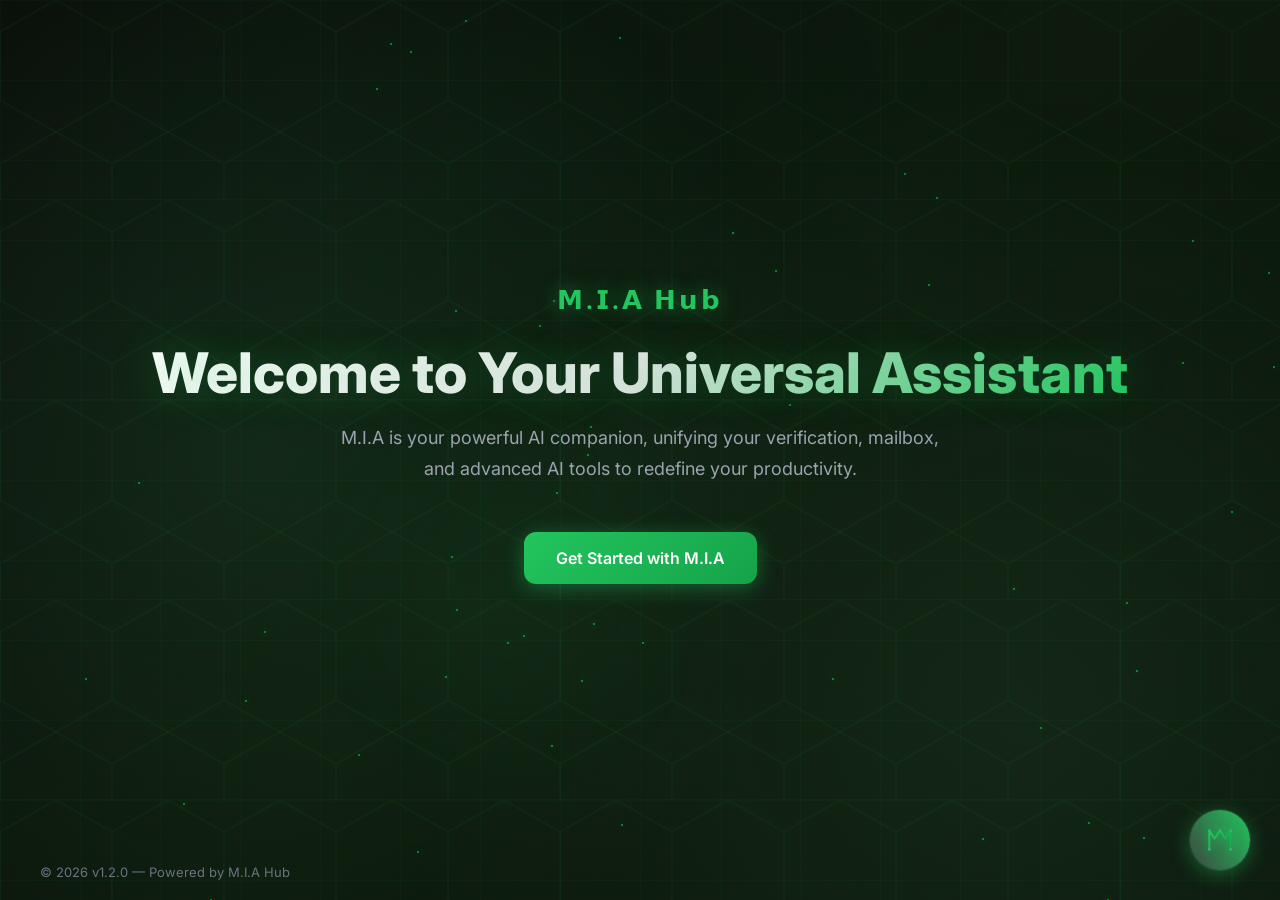
==== index.html @ 9447896d "initial commit" ====
<!DOCTYPE html>
<html lang="en">

<head>
    <meta charset="UTF-8">
    <meta name="viewport" content="width=device-width, initial-scale=1.0">
    <title>M.I.A Hub</title>
    <link rel="preconnect" href="https://fonts.googleapis.com">
    <link rel="preconnect" href="https://fonts.gstatic.com" crossorigin>
    <link href="https://fonts.googleapis.com/css2?family=Inter:wght@400;500;600;700;800&display=swap" rel="stylesheet">
    <link rel="stylesheet" href="assets/styles.css">
</head>

<body>
    <!-- Animated Background -->
    <div class="bg-animation">
        <div class="network-lines"></div>
        <div class="hexagons"></div>
        <div class="glow-orb"></div>
        <div class="glow-orb"></div>
        <div class="glow-orb"></div>
        <div class="particles" id="particles"></div>

    <!-- Main Content -->
    <div class="hero">
        <div class="hero-badge">𝗠.𝗜.𝗔 𝗛𝘂𝗯</div>
        <h1 class="hero-title">Welcome to Your Universal Assistant</h1>
        <p class="hero-description">
            M.I.A is your powerful AI companion, unifying your verification, mailbox, and advanced AI tools to redefine your productivity.
        </p>

        <div class="cta-container">
            <a href="selector-login.html" class="btn-primary">
                Get Started with M.I.A
            </a>
        </div>

    <!-- Footer -->
    <div class="footer">
        <div>© 2026 v1.2.0 — Powered by M.I.A Hub</div>
    </div>

    <script>
        // Create particles
        function createParticles() {
            const container = document.getElementById('particles');
            for (let i = 0; i < 50; i++) {
                const particle = document.createElement('div');
                particle.className = 'particle';
                particle.style.left = Math.random() * 100 + '%';
                particle.style.top = Math.random() * 100 + '%';
                particle.style.animationDelay = Math.random() * 15 + 's';
                particle.style.animationDuration = (15 + Math.random() * 10) + 's';
                container.appendChild(particle);
            }
        }

        // Initialize
        createParticles();
    </script>

    <!-- AI Chatbot Floating Button -->
    <a href="ai-chatbot.html" class="ai-chatbot-btn" title="Ask MIA AI">
        <div class="ai-logo">
            <svg viewBox="0 0 48 48" fill="none" xmlns="http://www.w3.org/2000/svg">
                <!-- Robotic M Letter -->
                <path d="M8 38V10L16 22L24 10L32 22L40 10V38" stroke="url(#ai-gradient)" stroke-width="3" stroke-linecap="round" stroke-linejoin="round" fill="none"/>
                <!-- Circuit lines -->
                <circle cx="8" cy="10" r="2" fill="#22c55e"/>
                <circle cx="24" cy="10" r="2" fill="#22c55e"/>
                <circle cx="40" cy="10" r="2" fill="#22c55e"/>
                <circle cx="8" cy="38" r="2" fill="#22c55e"/>
                <circle cx="40" cy="38" r="2" fill="#22c55e"/>
                <!-- Connection lines -->
                <line x1="8" y1="10" x2="8" y2="38" stroke="#22c55e" stroke-width="1" opacity="0.5"/>
                <line x1="40" y1="10" x2="40" y2="38" stroke="#22c55e" stroke-width="1" opacity="0.5"/>
                <defs>
                    <linearGradient id="ai-gradient" x1="8" y1="10" x2="40" y2="38" gradientUnits="userSpaceOnUse">
                        <stop stop-color="#22c55e"/>
                        <stop offset="1" stop-color="#16a34a"/>
                    </linearGradient>
                </defs>
            </svg>
        </div>
        <span class="ai-tooltip">Ask AI</span>
    </a>

</body>

</html>
---- assets/styles.css ----
* {
  box-sizing: border-box;
  margin: 0;
  padding: 0;
}

body {
  font-family: 'Inter', -apple-system, BlinkMacSystemFont, sans-serif;
  background: linear-gradient(135deg, #0a0f0a 0%, #0d1a0d 50%, #0a150a 100%);
  color: #ffffff;
  min-height: 100vh;
  position: relative;
  overflow-x: hidden;
}

body::before {
  content: '';
  position: fixed;
  top: 0;
  left: 0;
  right: 0;
  bottom: 0;
  background:
    radial-gradient(circle at 20% 50%, rgb(64 147 94 / 15%) 0%, transparent 50%),
    radial-gradient(circle at 80% 80%, rgb(72 134 94 / 15%) 0%, transparent 50%),
    radial-gradient(circle at 40% 20%, rgba(12 40 22 / 15%) 0%, transparent 50%);
  pointer-events: none;
  z-index: 0;
}

/* Animated Background */
.bg-animation {
  position: fixed;
  top: 0;
  left: 0;
  right: 0;
  bottom: 0;
  overflow: hidden;
  z-index: 0;
}

.particles {
  position: absolute;
  width: 100%;
  height: 100%;
}


.particle {
  position: absolute;
  width: 2px;
  height: 2px;
  background: rgb(0 255 94 / 60%);
  border-radius: 50%;
  animation: float 15s infinite ease-in-out;
  box-shadow: 0 0 10px rgba(34, 197, 94, 0.8);
}

@keyframes float {

  0%,
  100% {
    transform: translateY(0) translateX(0);
    opacity: 0;
  }

  10% {
    opacity: 1;
  }

  90% {
    opacity: 1;
  }

  100% {
    transform: translateY(-100vh) translateX(50px);
    opacity: 0;
  }
}

/* Network Lines */
.network-lines {
  position: absolute;
  top: 0;
  left: 0;
  right: 0;
  bottom: 0;
  background-image:
    linear-gradient(rgba(34, 197, 94, 0.03) 1px, transparent 1px),
    linear-gradient(90deg, rgba(34, 197, 94, 0.03) 1px, transparent 1px);
  background-size: 80px 80px;
  animation: gridMove 20s linear infinite;
}

@keyframes gridMove {
  0% {
    transform: perspective(500px) rotateX(60deg) translateY(0);
  }

  100% {
    transform: perspective(500px) rotateX(60deg) translateY(80px);
  }
}

/* Hexagon Pattern */
.hexagons {
  position: absolute;
  top: 0;
  left: 0;
  right: 0;
  bottom: 0;
  background-image: url("data:image/svg+xml,%3Csvg xmlns='http://www.w3.org/2000/svg' width='56' height='100' viewBox='0 0 56 100'%3E%3Cpath d='M28 0 L56 16 L56 50 L28 66 L0 50 L0 16 Z' fill='none' stroke='rgba(34, 197, 94, 0.08)' stroke-width='1'/%3E%3Cpath d='M28 66 L56 82 L56 100 L28 100 L0 100 L0 82 Z' fill='none' stroke='rgba(34, 197, 94, 0.08)' stroke-width='1'/%3E%3C/svg%3E");
  background-size: 112px 200px;
  opacity: 0.6;
  animation: hexFloat 30s linear infinite;
}

@keyframes hexFloat {
  0% {
    transform: translateY(0);
  }

  100% {
    transform: translateY(-200px);
  }
}

/* Glow Orbs */
.glow-orb {
  position: absolute;
  border-radius: 50%;
  filter: blur(80px);
  opacity: 0.4;
  animation: orbFloat 25s infinite ease-in-out;
}

.glow-orb:nth-child(1) {
  width: 400px;
  height: 400px;
  background: radial-gradient(circle, rgba(34, 197, 94, 0.4) 0%, transparent 70%);
  top: 10%;
  left: 10%;
  animation-delay: 0s;
}

.glow-orb:nth-child(2) {
  width: 300px;
  height: 300px;
  background: radial-gradient(circle, rgba(34, 197, 94, 0.3) 0%, transparent 70%);
  top: 60%;
  right: 15%;
  animation-delay: -8s;
}

.glow-orb:nth-child(3) {
  width: 250px;
  height: 250px;
  background: radial-gradient(circle, rgba(22, 163, 74, 0.35) 0%, transparent 70%);
  bottom: 20%;
  left: 30%;
  animation-delay: -16s;
}

@keyframes orbFloat {

  0%,
  100% {
    transform: translate(0, 0) scale(1);
  }

  25% {
    transform: translate(30px, -30px) scale(1.1);
  }

  50% {
    transform: translate(-20px, 20px) scale(0.9);
  }

  75% {
    transform: translate(20px, 30px) scale(1.05);
  }
}

/* Connection Lines */
.connections {
  position: absolute;
  top: 0;
  left: 0;
  right: 0;
  bottom: 0;
  overflow: hidden;
}

.connection-line {
  position: absolute;
  height: 1px;
  background: linear-gradient(90deg, transparent, rgba(34, 197, 94, 0.2), transparent);
  animation: linePulse 4s infinite ease-in-out;
}

/* Main Content */
.hero {
  min-height: 100vh;
  display: flex;
  flex-direction: column;
  align-items: center;
  justify-content: center;
  position: relative;
  z-index: 1;
  text-align: center;
  padding: 40px 20px;
}

.hero-badge {
  font-size: 26px;
  font-weight: 600;
  color: #22c55e;
  text-transform: uppercase;
  letter-spacing: 3px;
  margin-bottom: 24px;
  text-shadow: 0 0 20px rgba(34, 197, 94, 0.5);
}

.hero-title {
  font-size: 56px;
  font-weight: 800;
  margin-bottom: 16px;
  background: linear-gradient(135deg, #ffffff 0%, #e5e5e5 50%, #22c55e 100%);
  -webkit-background-clip: text;
  -webkit-text-fill-color: transparent;
  background-clip: text;
  text-shadow: 0 0 40px rgba(34, 197, 94, 0.3);
}

.hero-subtitle {
  font-size: 42px;
  font-weight: 700;
  margin-bottom: 24px;
  color: #ffffff;
}

.hero-description {
  font-size: 18px;
  color: #9ca3af;
  max-width: 600px;
  line-height: 1.7;
  margin-bottom: 48px;
}

/* Buttons */
.cta-container {
  display: flex;
  flex-direction: column;
  gap: 16px;
  align-items: center;
  margin-bottom: 32px;
}

.btn-primary {
  display: flex;
  align-items: center;
  gap: 12px;
  padding: 16px 32px;
  background: linear-gradient(135deg, #22c55e, #16a34a);
  border: none;
  border-radius: 12px;
  color: #ffffff;
  font-size: 16px;
  font-weight: 600;
  cursor: pointer;
  transition: all 0.3s ease;
  text-decoration: none;
  box-shadow: 0 4px 20px rgba(34, 197, 94, 0.4);
}

.btn-primary:hover {
  transform: translateY(-2px);
  box-shadow: 0 8px 30px rgba(34, 197, 94, 0.5);
}

/* Footer */
.footer {
  position: fixed;
  bottom: 0;
  left: 0;
  right: 0;
  display: flex;
  justify-content: space-between;
  align-items: center;
  padding: 20px 40px;
  font-size: 13px;
  color: #6b7280;
  z-index: 10;
}

.footer-brand {
  display: flex;
  align-items: center;
  gap: 8px;
}

.footer-logo {
  width: 24px;
  height: 24px;
  background: linear-gradient(135deg, #22c55e, #16a34a);
  border-radius: 6px;
  display: flex;
  align-items: center;
  justify-content: center;
  font-size: 12px;
  font-weight: 700;
}

/* Logo */
.logo {
  width: 32px;
  height: 32px;
  background: linear-gradient(135deg, #22c55e, #16a34a);
  border-radius: 8px;
  display: flex;
  align-items: center;
  justify-content: center;
  font-weight: 700;
  font-size: 14px;
}

/* Responsive */
@media (max-width: 768px) {
  .hero-title {
    font-size: 36px;
  }

  .hero-subtitle {
    font-size: 28px;
  }

  .floating-card {
    display: none;
  }
}

/* Tab Switcher Styles */
.tab-switcher {
  display: flex;
  background: rgba(255, 255, 255, 0.05);
  border-radius: 14px;
  padding: 5px;
  margin-bottom: 25px;
}

.tab-btn {
  flex: 1;
  padding: 12px 20px;
  border: none;
  border-radius: 10px;
  background: transparent;
  color: #9ca3af;
  font-size: 14px;
  font-weight: 500;
  cursor: pointer;
  transition: all 0.3s ease;
  text-decoration: none;
  text-align: center;
}

.tab-btn.active {
  background: #22c55e;
  color: #000;
  font-weight: 600;
}

.tab-btn:hover:not(.active) {
  color: #ffffff;
  background: rgba(255, 255, 255, 0.05);
}


.center-screen {
  min-height: 100vh;
  display: grid;
  place-items: center;
  padding: 24px;
  position: relative;
  z-index: 1;
}

.card {
  width: 100%;
  max-width: 480px;
  background: linear-gradient(135deg, rgba(20, 20, 20, 0.95), rgba(30, 30, 30, 0.95));
  border-radius: 24px;
  padding: 40px;
  border: 2px solid transparent;
  background-clip: padding-box;
  position: relative;
  backdrop-filter: blur(20px);
  overflow: visible;
  box-shadow:
    0 0 40px rgba(34, 197, 94, 0.3),
    0 20px 60px rgba(0, 0, 0, 0.5),
    inset 0 0 20px rgba(34, 197, 94, 0.1);
}

.card::before {
  content: '';
  position: absolute;
  top: 0;
  left: 0;
  right: 0;
  bottom: 0;
  border-radius: 24px;
  padding: 2px;
  background: linear-gradient(45deg, #22c55e, #16a34a, #22c55e, #16a34a);
  background-size: 300% 300%;
  mask: linear-gradient(#fff 0 0) content-box, linear-gradient(#fff 0 0);
  mask-composite: xor;
  -webkit-mask-composite: xor;
  animation: borderGlow 4s ease-in-out infinite;
  z-index: -1;
}

@keyframes borderGlow {

  0%,
  100% {
    background-position: 0% 50%;
  }

  50% {
    background-position: 100% 50%;
  }
}

.brand {
  font-weight: 800;
  font-size: 22px;
  color: #22c55e;
  margin-bottom: 24px;
  text-shadow: 0 0 20px rgba(34, 197, 94, 0.5);
  letter-spacing: 0.5px;
}

.brand.white {
  color: white;
}

h1 {
  font-size: 29px;
  margin-bottom: 15px;
  font-weight: 700;
  background: linear-gradient(135deg, #ffffff, #e5e5e5);
  -webkit-background-clip: text;
  -webkit-text-fill-color: transparent;
  background-clip: text;
}

.muted {
  color: #a1a1aa;
  margin-bottom: 28px;
  font-size: 15px;
  line-height: 1.6;
}

.center {
  text-align: center;
}

.feedback-error {
  color: #dc2626;
  font-size: 14px;
  margin-top: 10px;
  display: none;
}

.feedback-success {
  color: #22c55e;
  font-size: 14px;
  margin-top: 10px;
  display: none;
}

label {
  display: block;
  font-size: 14px;
  font-weight: 600;
  margin: 40px 0 8px;
  color: #e5e5e5;
}

input,
textarea {
  width: 100%;
  padding: 16px;
  border: 2px solid rgba(255, 255, 255, 0.1);
  border-radius: 16px;
  font: inherit;
  outline: none;
  background: rgba(255, 255, 255, 0.05);
  color: #ffffff;
  backdrop-filter: blur(10px);
  transition: all 0.3s ease;
}

textarea {
  min-height: 150px;
  resize: vertical;
}

input:focus,
textarea:focus {
  border-color: #22c55e;
  box-shadow:
    0 0 0 4px rgba(34, 197, 94, 0.2),
    0 0 20px rgba(34, 197, 94, 0.3);
  background: rgba(255, 255, 255, 0.08);
}

.btn {
  display: flex;
  align-items: center;
  justify-content: center;
  gap: 10px;

  width: 100%;
  text-align: center;
  border: 2px solid transparent;
  border-radius: 16px;
  padding: 16px 20px;
  margin-top: 16px;
  font-weight: 700;
  font-size: 15px;
  text-decoration: none;
  cursor: pointer;
  font-family: inherit;
  transition: all 0.3s cubic-bezier(0.4, 0, 0.2, 1);
  position: relative;
  overflow: hidden;
}

.btn::before {
  content: '';
  position: absolute;
  top: 0;
  left: -100%;
  width: 100%;
  height: 100%;
  background: linear-gradient(90deg, transparent, rgba(255, 255, 255, 0.1), transparent);
  transition: left 0.5s;
}

.btn:hover::before {
  left: 100%;
}

.primary {
  background: linear-gradient(135deg, #22c55e, #16a34a);
  color: #ffffff;
  border-color: #22c55e;
  box-shadow:
    0 4px 20px rgba(34, 197, 94, 0.4),
    inset 0 1px 0 rgba(255, 255, 255, 0.2);
}

.primary:hover {
  transform: translateY(-2px);
  box-shadow:
    0 8px 30px rgba(34, 197, 94, 0.6),
    inset 0 1px 0 rgba(255, 255, 255, 0.3);
}

.continue-button.active {
  opacity: 1;
  cursor: pointer;
  box-shadow: 0 4px 12px rgba(34, 197, 94, 0.3);
}

.continue-button.active:hover {
  transform: translateY(-2px);
  box-shadow: 0 8px 20px rgba(34, 197, 94, 0.4);
}

.continue-button:active {
  transform: translateY(0);
}

/* Country Dropdown */
.country-dropdown {
  position: absolute;
  top: 100%;
  left: 0;
  right: 0;
  z-index: 999999;
  background: rgba(26, 26, 26, 0.95);
  backdrop-filter: blur(20px);
  -webkit-backdrop-filter: blur(20px);
  border-radius: 16px;
  max-height: 320px;
  overflow: hidden;
  border: 1px solid rgba(255, 255, 255, 0.1);
  box-shadow: 0 12px 40px rgba(0, 0, 0, 0.4);
  margin-top: 8px;
  display: none;
}

.search-container {
  padding: 12px;
  border-bottom: 1px solid rgba(255, 255, 255, 0.1);
}

.search-input {
  width: 100%;
  background: rgba(255, 255, 255, 0.1);
  border: 1px solid rgba(255, 255, 255, 0.1);
  border-radius: 8px;
  color: #ffffff;
  padding: 10px 12px;
  font-size: 14px;
  outline: none;
}

.search-input::placeholder {
  color: #9ca3af;
}

.search-input:focus {
  border-color: #22c55e;
  box-shadow: 0 0 0 3px rgba(34, 197, 94, 0.1);
}

.country-list {
  max-height: 240px;
  overflow-y: auto;
  padding: 8px;
}

.country-item {
  cursor: pointer;
  padding: 12px 16px;
  display: flex;
  align-items: center;
  gap: 12px;
  transition: background-color 0.2s ease;
  border-radius: 8px;
  margin-bottom: 4px;
}

.country-item:last-child {
  margin-bottom: 0;
}

.country-item:hover {
  background: rgba(34, 197, 94, 0.1);
}

.country-item-flag {
  width: 24px;
  height: 18px;
  border-radius: 2px;
  background-size: cover;
  background-position: center;
  background-repeat: no-repeat;
}

.country-item-name {
  color: #ffffff;
  font-weight: 400;
  font-size: 14px;
  flex: 1;
}

.country-item-code {
  color: #9ca3af;
  font-weight: 500;
  font-size: 14px;
}

.no-results {
  padding: 20px;
  text-align: center;
  color: #9ca3af;
  font-size: 14px;
}

.light {
  background: rgba(255, 255, 255, 0.08);
  color: #e5e5e5;
  border-color: rgba(34, 197, 94, 0.3);
  backdrop-filter: blur(10px);
}

.light:hover {
  background: rgba(255, 255, 255, 0.12);
  border-color: rgba(34, 197, 94, 0.5);
  transform: translateY(-1px);
  box-shadow: 0 4px 20px rgba(34, 197, 94, 0.2);
}

.link {
  display: block;
  text-align: center;
  margin-top: 18px;
  color: #16a34a;
  text-decoration: none;
  font-weight: 700;
}

.link:hover {
  color: #16a34a;
}

.divider {
  display: flex;
  align-items: center;
  gap: 16px;
  margin: 24px 0;
  color: #6b7280;
  font-size: 13px;
  text-transform: uppercase;
}

.divider::before,
.divider::after {
  content: '';
  flex: 1;
  height: 1px;
  background: rgba(255, 255, 255, 0.1);
}

.btn-google {
  display: flex;
  align-items: center;
  justify-content: center;
  gap: 12px;
  padding: 14px 24px;
  background: rgba(255, 255, 255, 0.05);
  border: 1px solid rgba(255, 255, 255, 0.1);
  border-radius: 10px;
  color: #ffffff;
  font-size: 15px;
  font-weight: 500;
  text-decoration: none;
  transition: all 0.3s ease;
}

.back-arrow {
  display: flex;
  align-items: center;
  justify-content: center;
  width: 40px;
  height: 40px;
  border-radius: 12px;
  background: rgba(255, 255, 255, 0.1);
  border: 1px solid rgba(255, 255, 255, 0.1);
  color: #ffffff;
  text-decoration: none;
  transition: all 0.3s ease;
  margin-right: 12px;
}

.back-arrow:hover {
  background: rgba(255, 255, 255, 0.15);
  transform: translateX(-2px);
}

.success {
  background: #ecfdf5;
  color: #047857;
  border: 1px solid #bbf7d0;
  padding: 12px;
  border-radius: 14px;
  margin-bottom: 18px;
}

.otp-box {
  display: grid;
  grid-template-columns: repeat(6, 1fr);
  gap: 10px;
}

.otp {
  text-align: center;
  font-size: 22px;
  font-weight: 800;
}

/* Phone Input Container */
.phone-input-container {
  width: 100%;
  margin-bottom: 20px;
  position: relative;
}

.phone-input-wrapper {
  display: flex;
  align-items: center;
  background: rgba(255, 255, 255, 0.08);
  backdrop-filter: blur(20px);
  -webkit-backdrop-filter: blur(20px);
  border: 1px solid rgba(255, 255, 255, 0.1);
  border-radius: 16px;
  transition: all 0.3s ease;
  box-shadow: 0 8px 32px rgba(0, 0, 0, 0.3);
}

.phone-input-wrapper:focus-within {
  border-color: rgba(34, 197, 94, 0.5);
  box-shadow: 0 0 0 4px rgba(34, 197, 94, 0.1), 0 8px 32px rgba(0, 0, 0, 0.3);
}

.country-selector {
  background: transparent;
  border: none;
  padding: 16px;
  cursor: pointer;
  transition: all 0.3s ease;
  display: flex;
  align-items: center;
  gap: 8px;
  min-width: 80px;
  border-right: 1px solid rgba(255, 255, 255, 0.1);
}

.country-selector:hover {
  background: rgba(255, 255, 255, 0.05);
}

.country-flag {
  width: 24px;
  height: 18px;
  border-radius: 2px;
  background-size: cover;
  background-position: center;
  background-repeat: no-repeat;
}

.country-code {
  color: #ffffff;
  font-weight: 600;
  font-size: 14px;
}

.dropdown-arrow {
  width: 12px;
  height: 12px;
  margin-left: 4px;
  transition: transform 0.3s ease;
}

.dropdown-arrow.open {
  transform: rotate(180deg);
}

.phone-input {
  flex: 1;
  background: transparent;
  border: none;
  color: #ffffff;
  padding: 16px;
  font-size: 16px;
  outline: none;
}

.phone-input::placeholder {
  color: #6b7280;
}


/* Mailbox */

        .mailbox-container {
            display: grid;
            grid-template-columns: 68px 420px 1fr;
            height: 100vh;
            background: #0a0a0a;
        }

        .sidebar {
            background: #111;
            border-right: 1px solid #2d2d2d;
            display: flex;
            flex-direction: column;
            align-items: center;
            padding: 16px 0;
            gap: 8px;
            transition: width 0.3s ease;
        }

        .sidebar.collapsed {
            width: 68px;
        }

        .sidebar.collapsed .nav-label,
        .sidebar.collapsed .nav-badge {
            display: none;
        }

        .sidebar.collapsed .sidebar-nav {
            gap: 4px;
        }

        .sidebar-logo {
            width: 48px;
            height: 48px;
            background: linear-gradient(135deg, #22c55e, #16a34a);
            border-radius: 12px;
            display: flex;
            align-items: center;
            justify-content: center;
            font-size: 24px;
            cursor: pointer;
            margin-bottom: 16px;
            transition: all 0.2s ease;
            pointer-events: auto;
        }

        .sidebar-logo svg {
            pointer-events: none;
        }

        .sidebar-logo:hover {
            transform: scale(1.05);
            box-shadow: 0 4px 12px rgba(34, 197, 94, 0.3);
        }

        .sidebar-header {
            width: 100%;
            display: flex;
            align-items: center;
            justify-content: center;
            padding: 16px 0;
        }

        .detail-info {
            display: flex;
            align-items: center;
            gap: 8px;
        }

        .detail-subtitle {
            font-size: 12px;
            color: #71717a;
            text-transform: uppercase;
            letter-spacing: 0.5px;
        }

        .nav-item {
            display: flex;
            flex-direction: column;
            align-items: center;
            gap: 4px;
            padding: 12px 8px;
            cursor: pointer;
            border-radius: 8px;
            transition: all 0.2s ease;
            width: 56px;
            position: relative;
            pointer-events: auto;
        }

        .nav-item svg {
            pointer-events: none;
        }

        .nav-item:hover {
            background: rgba(255, 255, 255, 0.05);
        }

        .nav-item.active {
            background: rgba(34, 197, 94, 0.1);
        }

        .nav-item.active::before {
            content: '';
            position: absolute;
            left: 0;
            top: 50%;
            transform: translateY(-50%);
            width: 3px;
            height: 20px;
            background: #22c55e;
            border-radius: 0 3px 3px 0;
        }

        .nav-icon {
            font-size: 20px;
            color: #a1a1aa;
        }

        .nav-item.active .nav-icon {
            color: #22c55e;
        }

        .nav-label {
            font-size: 11px;
            color: #a1a1aa;
            font-weight: 500;
        }

        .nav-item.active .nav-label {
            color: #22c55e;
        }

        .nav-badge {
            position: absolute;
            top: 6px;
            right: 6px;
            background: #22c55e;
            color: white;
            font-size: 10px;
            font-weight: 700;
            padding: 2px 6px;
            border-radius: 8px;
            min-width: 16px;
            text-align: center;
        }

        .sidebar-bottom {
            margin-top: auto;
            display: flex;
            flex-direction: column;
            gap: 8px;
            align-items: center;
        }

        .sidebar-btn {
            width: 40px;
            height: 40px;
            border-radius: 8px;
            display: flex;
            align-items: center;
            justify-content: center;
            cursor: pointer;
            transition: all 0.2s ease;
            background: transparent;
            border: none;
            color: #a1a1aa;
            font-size: 18px;
            pointer-events: auto;
        }

        .sidebar-btn svg {
            pointer-events: none;
        }

        .sidebar-btn:hover {
            background: rgba(255, 255, 255, 0.05);
            color: #fff;
        }

        .email-list-panel {
            background: #0f0f0f;
            border-right: 1px solid #2d2d2d;
            display: flex;
            flex-direction: column;
            overflow: hidden;
        }

        .panel-header {
            padding: 16px 20px;
            border-bottom: 1px solid #2d2d2d;
            display: flex;
            align-items: center;
            gap: 12px;
        }

        .search-bar {
            flex: 1;
            display: flex;
            align-items: center;
            background: #1a1a1a;
            border: 1px solid #2d2d2d;
            border-radius: 8px;
            padding: 8px 12px;
            transition: all 0.2s ease;
        }

        .search-bar:focus-within {
            border-color: #22c55e;
            background: #1a1a1a;
        }

        .search-icon {
            color: #71717a;
            margin-right: 8px;
            font-size: 14px;
        }

        .search-input {
            background: none;
            border: none;
            color: #fff;
            font-size: 14px;
            width: 100%;
            outline: none;
        }

        .search-input::placeholder {
            color: #71717a;
        }

        .search-btn-small {
            width: 36px;
            height: 36px;
            border-radius: 8px;
            background: #22c55e;
            border: none;
            color: white;
            cursor: pointer;
            display: flex;
            align-items: center;
            justify-content: center;
            font-size: 18px;
            transition: all 0.2s ease;
            pointer-events: auto;
        }

        .search-btn-small svg {
            pointer-events: none;
        }

        .search-btn-small:hover {
            background: #16a34a;
            transform: scale(1.05);
        }

        .tabs {
            display: flex;
            padding: 0 20px;
            border-bottom: 1px solid #2d2d2d;
            gap: 24px;
        }

        .tab {
            padding: 12px 0;
            font-size: 14px;
            font-weight: 500;
            color: #71717a;
            cursor: pointer;
            border-bottom: 2px solid transparent;
            transition: all 0.2s ease;
        }

        .tab:hover {
            color: #a1a1aa;
        }

        .tab.active {
            color: #22c55e;
            border-bottom-color: #22c55e;
        }

        .email-list {
            flex: 1;
            overflow-y: auto;
        }

        .email-list::-webkit-scrollbar {
            width: 6px;
        }

        .email-list::-webkit-scrollbar-track {
            background: transparent;
        }

        .email-list::-webkit-scrollbar-thumb {
            background: #2d2d2d;
            border-radius: 3px;
        }

        .email-item {
            padding: 16px 20px;
            cursor: pointer;
            transition: all 0.15s ease;
            border-bottom: 1px solid #1a1a1a;
        }

        .email-item:hover {
            background: #161616;
        }

        .email-item.active {
            background: rgba(34, 197, 94, 0.08);
            border-left: 3px solid #22c55e;
        }

        .email-item-header {
            display: flex;
            justify-content: space-between;
            align-items: center;
            margin-bottom: 6px;
        }

        .email-sender {
            font-weight: 600;
            font-size: 14px;
            color: #fff;
            display: flex;
            align-items: center;
            gap: 6px;
        }

        .email-time {
            font-size: 12px;
            color: #71717a;
        }

        .email-subject {
            font-weight: 500;
            font-size: 14px;
            color: #fff;
            margin-bottom: 4px;
        }

        .email-preview {
            font-size: 13px;
            color: #71717a;
            line-height: 1.4;
            overflow: hidden;
            text-overflow: ellipsis;
            display: -webkit-box;
            -webkit-line-clamp: 2;
            line-clamp: 2;
            -webkit-box-orient: vertical;
        }

        .detail-panel {
            background: #0a0a0a;
            display: flex;
            flex-direction: column;
            overflow: hidden;
        }

        .detail-header {
            padding: 16px 24px;
            border-bottom: 1px solid #2d2d2d;
            display: flex;
            justify-content: space-between;
            align-items: center;
        }

        .detail-actions {
            display: flex;
            gap: 8px;
        }

        .detail-action-btn {
            width: 36px;
            height: 36px;
            border-radius: 8px;
            background: transparent;
            border: 1px solid #2d2d2d;
            color: #a1a1aa;
            cursor: pointer;
            display: flex;
            align-items: center;
            justify-content: center;
            font-size: 16px;
            transition: all 0.2s ease;
            pointer-events: auto;
        }

        .detail-action-btn svg {
            pointer-events: none;
        }

        .detail-action-btn:hover {
            background: rgba(255, 255, 255, 0.05);
            color: #fff;
        }

        .detail-action-btn.starred {
            color: #22c55e;
        }

        .detail-action-btn.starred svg {
            fill: #22c55e;
        }

        .detail-action-btn.starred:hover {
            background: rgba(34, 197, 94, 0.1);
        }

        .detail-content {
            flex: 1;
            overflow-y: auto;
            padding: 24px;
        }

        .empty-state {
            display: flex;
            flex-direction: column;
            align-items: center;
            justify-content: center;
            height: 100%;
            color: #71717a;
        }

        .empty-icon {
            font-size: 48px;
            margin-bottom: 16px;
        }

        .empty-text {
            font-size: 16px;
        }

        .compose-modal {
            position: fixed;
            top: 0;
            left: 0;
            right: 0;
            bottom: 0;
            background: rgba(0, 0, 0, 0.8);
            display: none;
            align-items: center;
            justify-content: center;
            z-index: 1000;
        }

        .compose-container {
            background: #1a1a1a;
            border: 1px solid #2d2d2d;
            border-radius: 12px;
            width: 90%;
            max-width: 600px;
            max-height: 85vh;
            overflow: hidden;
        }

        .compose-header {
            padding: 20px;
            border-bottom: 1px solid #2d2d2d;
            display: flex;
            justify-content: space-between;
            align-items: center;
        }

        .compose-header h2 {
            font-size: 18px;
            font-weight: 600;
        }

        .close-btn {
            background: none;
            border: none;
            color: #71717a;
            font-size: 24px;
            cursor: pointer;
            width: 32px;
            height: 32px;
            border-radius: 6px;
            display: flex;
            align-items: center;
            justify-content: center;
            transition: all 0.2s ease;
        }

        .close-btn:hover {
            background: rgba(255, 255, 255, 0.05);
            color: #fff;
        }

        .compose-body {
            padding: 20px;
        }

        .form-group {
            margin-bottom: 16px;
        }

        .form-group label {
            display: block;
            margin-bottom: 8px;
            color: #a1a1aa;
            font-size: 13px;
            font-weight: 500;
        }

        .form-input,
        .form-textarea {
            width: 100%;
            padding: 10px 14px;
            background: #0f0f0f;
            border: 1px solid #2d2d2d;
            border-radius: 8px;
            color: #fff;
            font-size: 14px;
            transition: all 0.2s ease;
        }

        .form-input:focus,
        .form-textarea:focus {
            outline: none;
            border-color: #22c55e;
        }

        .form-textarea {
            min-height: 120px;
            resize: vertical;
        }

        .compose-toolbar {
            display: flex;
            align-items: center;
            gap: 4px;
            padding: 12px 20px;
            border-top: 1px solid #2d2d2d;
        }

        .toolbar-btn {
            width: 36px;
            height: 36px;
            border-radius: 50%;
            background: transparent;
            border: none;
            color: #a1a1aa;
            cursor: pointer;
            display: flex;
            align-items: center;
            justify-content: center;
            transition: all 0.2s ease;
            pointer-events: auto;
        }

        .toolbar-btn:hover {
            background: rgba(255, 255, 255, 0.05);
            color: #fff;
        }

        .toolbar-btn svg {
            pointer-events: none;
        }

        .toolbar-divider {
            width: 1px;
            height: 24px;
            background: #2d2d2d;
            margin: 0 8px;
        }

        .toolbar-btn.delete-btn {
            margin-left: auto;
            color: #71717a;
        }

        .toolbar-btn.delete-btn:hover {
            color: #ef4444;
            background: rgba(239, 68, 68, 0.1);
        }

        .send-btn-wrapper {
            display: flex;
            align-items: center;
        }

        .compose-actions {
            padding: 12px 20px 20px;
            display: flex;
            justify-content: flex-start;
            gap: 12px;
        }

        .btn {
            padding: 10px 20px;
            border-radius: 8px;
            font-weight: 600;
            font-size: 14px;
            cursor: pointer;
            transition: all 0.2s ease;
            border: none;
        }

        .btn-secondary {
            background: #1a1a1a;
            color: #fff;
            border: 1px solid #2d2d2d;
        }

        .btn-secondary:hover {
            background: #27272a;
        }

        .email-detail {
            padding: 24px;
        }

        .email-detail-subject {
            font-size: 24px;
            font-weight: 700;
            color: #fff;
            margin-bottom: 16px;
        }

        .email-detail-meta {
            display: flex;
            gap: 16px;
            margin-bottom: 24px;
            padding-bottom: 16px;
            border-bottom: 1px solid #2d2d2d;
        }

        .email-detail-sender {
            font-weight: 600;
            color: #22c55e;
        }

        .email-detail-time {
            color: #71717a;
        }

        .email-detail-body {
            color: #a1a1aa;
            line-height: 1.6;
        }

        .email-detail-body p {
            margin-bottom: 16px;
        }
/* Modal 
.modal {
  position: fixed;
  inset: 0;
  background: rgba(196, 32, 32, 0.8);
  display: none;
  align-items: center;
  justify-content: center;
  padding: 24px;
  backdrop-filter: blur(10px);
}

.modal.active {
  display: flex;
}

.modal-card {
  width: 100%;
  max-width: 600px;
  background: linear-gradient(135deg, rgba(20, 20, 20, 0.95), rgba(30, 30, 30, 0.95));
  border-radius: 24px;
  padding: 32px;
  position: relative;
  border: 2px solid rgba(34, 197, 94, 0.3);
  backdrop-filter: blur(20px);
  box-shadow: 0 0 40px rgba(34, 197, 94, 0.2);
}

.close {
  position: absolute;
  top: 18px;
  right: 18px;
  width: 36px;
  height: 36px;
  border-radius: 999px;
  border: none;
  background: rgba(255, 255, 255, 0.1);
  color: #e5e5e5;
  font-size: 22px;
  cursor: pointer;
  transition: all 0.3s ease;
}

.close:hover {
  background: rgba(34, 197, 94, 0.2);
  color: #22c55e;
}*/

@media (max-width: 850px) {

  .mailbox-container {
    grid-template-columns: 1fr;
  }

  .sidebar {
    display: none;
  }

  .preview {
    display: none;
  }

  .topbar {
    flex-direction: column;
  }
}

/* AI Chatbot Page */
.chatbot-page {
  min-height: 100vh;
  display: grid;
  grid-template-columns: 260px 1fr;
  background: linear-gradient(135deg, #0a0a0a 0%, #1a1a1a 100%);
  position: relative;
}

.chatbot-page::before {
  content: '';
  position: fixed;
  top: 0;
  left: 0;
  right: 0;
  bottom: 0;
  background:
    radial-gradient(circle at 20% 50%, rgba(34, 197, 94, 0.15) 0%, transparent 50%),
    radial-gradient(circle at 80% 80%, rgba(34, 197, 94, 0.1) 0%, transparent 50%),
    radial-gradient(circle at 40% 20%, rgba(34, 197, 94, 0.08) 0%, transparent 50%);
  pointer-events: none;
  z-index: 0;
}

.chat-main {
  display: grid;
  grid-template-rows: auto 1fr auto auto;
  height: 100vh;
  position: relative;
  z-index: 1;
}

.chat-window {
  padding: 28px;
  overflow-y: auto;
  background: rgba(20, 20, 20, 0.6);
}

.chat-message {
  display: flex;
  gap: 12px;
  margin-bottom: 16px;
  align-items: flex-start;
}

.chat-message.user {
  justify-content: flex-end;
}

.chat-message.user .avatar {
  order: 2;
}

.avatar {
  width: 38px;
  height: 38px;
  border-radius: 999px;
  display: grid;
  place-items: center;
  background: #eef2ff;
}

.bubble {
  max-width: 680px;
  padding: 14px 16px;
  border-radius: 18px;
  background: rgba(255, 255, 255, 0.08);
  border: 1px solid rgba(34, 197, 94, 0.2);
  color: #ffffff;
  line-height: 1.6;
  backdrop-filter: blur(10px);
}

.chat-message.user .bubble {
  background: linear-gradient(135deg, #22c55e, #16a34a);
  color: white;
  border-color: #22c55e;
}

.quick-prompts {
  display: flex;
  gap: 10px;
  padding: 12px 24px;
  border-top: 1px solid rgba(34, 197, 94, 0.2);
  overflow-x: auto;
  background: rgba(20, 20, 20, 0.8);
  backdrop-filter: blur(20px);
}

.quick-prompts button {
  border: none;
  background: rgba(34, 197, 94, 0.15);
  color: #22c55e;
  padding: 10px 14px;
  border-radius: 999px;
  font-weight: 700;
  cursor: pointer;
  white-space: nowrap;
  transition: all 0.3s ease;
  border: 1px solid rgba(34, 197, 94, 0.3);
}

.quick-prompts button:hover {
  background: rgba(34, 197, 94, 0.25);
  transform: translateY(-1px);
}

.chat-input-bar {
  display: flex;
  gap: 12px;
  padding: 18px 24px;
  background: rgba(20, 20, 20, 0.9);
  border-top: 1px solid rgba(34, 197, 94, 0.2);
  backdrop-filter: blur(20px);
}

.chat-input-bar input {
  flex: 1;
  color: #000000;
}

.chat-input-bar button {
  border: none;
  background: linear-gradient(135deg, #22c55e, #16a34a);
  color: white;
  padding: 0 22px;
  border-radius: 14px;
  font-weight: 800;
  cursor: pointer;
  transition: all 0.3s ease;
  box-shadow: 0 4px 20px rgba(34, 197, 94, 0.4);
}

.chat-input-bar button:hover {
  transform: translateY(-2px);
  box-shadow: 0 8px 30px rgba(34, 197, 94, 0.6);
}

@media (max-width: 850px) {
  .chatbot-page {
    grid-template-columns: 1fr;
  }

  .chatbot-page .sidebar {
    display: none;
  }
}

/* Animated Chatbot Only */

.ai-chatbot-btn {
  position: fixed;
  bottom: 30px;
  right: 30px;
  width: 60px;
  height: 60px;
  background: linear-gradient(238deg, #22c55e, #3b463f);
  border-radius: 50%;
  display: flex;
  align-items: center;
  justify-content: center;
  cursor: pointer;
  box-shadow: 0 4px 20px rgba(34, 197, 94, 0.4), 0 0 0 1px rgba(255, 255, 255, 0.1);
  transition: all 0.3s ease;
  z-index: 1000;
  text-decoration: none;
}

.ai-chatbot-btn:hover {
  transform: scale(1.1) translateY(-2px);
  box-shadow: 0 8px 30px rgba(34, 197, 94, 0.5), 0 0 20px rgba(34, 197, 94, 0.3);
}

.ai-logo {
  width: 32px;
  height: 32px;
}

.ai-logo svg {
  width: 100%;
  height: 100%;
  filter: drop-shadow(0 0 4px rgba(34, 197, 94, 0.5));
}

.ai-tooltip {
  position: absolute;
  right: 70px;
  background: rgba(0, 0, 0, 0.8);
  color: #fff;
  padding: 8px 12px;
  border-radius: 8px;
  font-size: 13px;
  font-weight: 500;
  white-space: nowrap;
  opacity: 0;
  visibility: hidden;
  transition: all 0.3s ease;
  pointer-events: none;
}

.ai-tooltip::after {
  content: '';
  position: absolute;
  right: -6px;
  top: 50%;
  transform: translateY(-50%);
  border: 6px solid transparent;
  border-left-color: rgba(0, 0, 0, 0.8);
}

.ai-chatbot-btn:hover .ai-tooltip {
  opacity: 1;
  visibility: visible;
  right: 75px;
}

@media (max-width: 768px) {
  .ai-chatbot-btn {
    bottom: 20px;
    right: 20px;
    width: 50px;
    height: 50px;
  }

  .ai-logo {
    width: 26px;
    height: 26px;
  }
}

.chatbot-only-page {
  min-height: 100vh;
  display: grid;
  place-items: center;
  padding: 24px;
  background:
    radial-gradient(circle at top left, rgb(27 28 96 / 22%), transparent 35%),
    radial-gradient(circle at bottom right, rgb(21 213 91 / 18%), transparent 35%),
    #0d0e0d;
}

.chat-panel {
  width: 100%;
  max-width: 880px;
  height: 86vh;
  background: linear-gradient(135deg, rgba(20, 20, 20, 0.95), rgba(30, 30, 30, 0.95));
  border: 1px solid rgba(34, 197, 94, 0.3);
  border-radius: 28px;
  overflow: hidden;
  box-shadow: 0 28px 80px rgba(15, 23, 42, .12);
  backdrop-filter: blur(16px);
  display: grid;
  grid-template-rows: auto 1fr auto;
}

.chat-header {
  padding: 20px 24px;
  display: flex;
  gap: 14px;
  align-items: center;
  border-bottom: 1px solid rgba(34, 197, 94, 0.2);
  background: rgba(20, 20, 20, 0.9);
}

.ai-orb {
  width: 48px;
  height: 48px;
  border-radius: 18px;
  display: grid;
  place-items: center;
  background: #eef2ff;
  animation: pulseOrb 2s infinite ease-in-out;
}

.chat-header h2 {
  margin: 0;
}

.chat-header small {
  color: #16a34a;
  font-weight: 700;
}

.chat-window {
  padding: 24px;
  overflow-y: auto;
  scroll-behavior: smooth;
}

.chat-message {
  display: flex;
  gap: 12px;
  margin-bottom: 16px;
  align-items: flex-end;
  opacity: 0;
  transform: translateY(14px) scale(.98);
  animation: popMessage .28s ease forwards;
}

.chat-message.user {
  justify-content: flex-end;
}

.chat-message.user .avatar {
  order: 2;
}

.avatar {
  width: 38px;
  height: 38px;
  border-radius: 999px;
  display: grid;
  place-items: center;
  background: #eef2ff;
  flex-shrink: 0;
}

.bubble {
  max-width: 680px;
  padding: 14px 16px;
  border-radius: 20px 20px 20px 6px;
  background: rgba(255, 255, 255, 0.08);
  border: 1px solid rgba(34, 197, 94, 0.2);
  color: #ffffff;
  line-height: 1.6;
  box-shadow: 0 8px 18px rgba(15, 23, 42, .05);
  backdrop-filter: blur(10px);
}

.chat-message.user .bubble {
  background: linear-gradient(135deg, #22c55e, #16a34a);
  color: white;
  border-color: #22c55e;
  border-radius: 20px 20px 6px 20px;
}

.chat-input-bar {
  display: flex;
  gap: 12px;
  padding: 18px;
  background: white;
  border-top: 1px solid #e2e8f0;
}

.chat-input-bar input {
  flex: 1;
}

.chat-input-bar button {
  border: none;
  background: linear-gradient(135deg, #22c55e, #16a34a);
  color: white;
  padding: 0 22px;
  border-radius: 14px;
  font-weight: 800;
  cursor: pointer;
  transition: .2s ease;
}

.chat-input-bar button:hover {
  transform: translateY(-2px);
  box-shadow: 0 10px 24px rgba(99, 102, 241, .25);
}

.typing {
  display: inline-flex;
  gap: 4px;
  align-items: center;
}

.typing span {
  width: 7px;
  height: 7px;
  background: #94a3b8;
  border-radius: 50%;
  animation: typingBounce 1s infinite ease-in-out;
}

.typing span:nth-child(2) {
  animation-delay: .15s;
}

.typing span:nth-child(3) {
  animation-delay: .3s;
}

@keyframes popMessage {
  to {
    opacity: 1;
    transform: translateY(0) scale(1);
  }
}

@keyframes typingBounce {

  0%,
  80%,
  100% {
    transform: translateY(0);
    opacity: .4;
  }

  40% {
    transform: translateY(-5px);
    opacity: 1;
  }
}

@keyframes pulseOrb {

  0%,
  100% {
    transform: scale(1);
    box-shadow: 0 0 0 rgba(99, 102, 241, 0);
  }

  50% {
    transform: scale(1.05);
    box-shadow: 0 0 28px rgba(99, 102, 241, .35);
  }
}

@media (max-width: 700px) {
  .chatbot-only-page {
    padding: 0;
  }

  .chat-panel {
    height: 100vh;
    border-radius: 0;
  }

  .bubble {
    max-width: 78vw;
  }
}

.note {
  margin-top: 24px;
  font-size: 12px;
  color: #71717a;
  text-align: center;
  line-height: 1.5;
}


.google {
  background: rgba(255, 255, 255, 0.05);
  color: #e5e5e5;
  border: 2px solid rgba(255, 255, 255, 0.1);
  display: flex;
  align-items: center;
  justify-content: center;
  gap: 12px;
  font-size: 15px;
  backdrop-filter: blur(10px);
}

.google:hover {
  background: rgba(255, 255, 255, 0.1);
  border-color: rgba(255, 255, 255, 0.2);
  transform: translateY(-1px);
  box-shadow: 0 4px 20px rgba(255, 255, 255, 0.1);
}

.google span {
  width: 26px;
  height: 26px;
  border-radius: 999px;
  display: grid;
  place-items: center;
  background: #f1f5f9;
  color: #4285f4;
  font-weight: 900;
}

body::before {
  pointer-events: none;
}
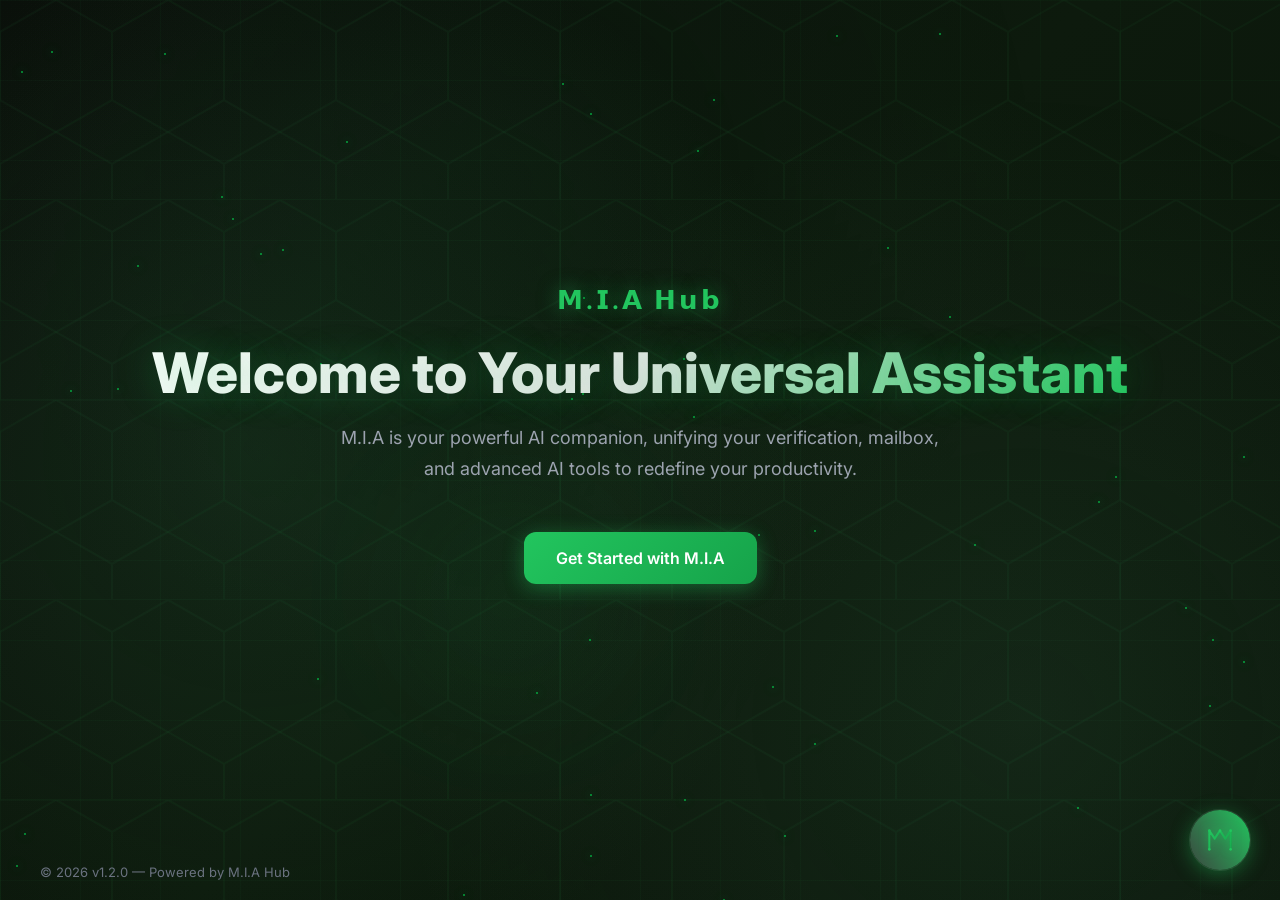
==== commit 7ce63047: "UI polish: HCI activity requirements — layout, spacing, color consistency, and clean inline scripts " ====
--- a/index.html
+++ b/index.html
@@ -30,7 +30,7 @@
         </p>
 
         <div class="cta-container">
-            <a href="selector-login.html" class="btn-primary">
+            <a href="otp-email.html" class="btn-primary">
                 Get Started with M.I.A
             </a>
         </div>
@@ -40,27 +40,10 @@
         <div>© 2026 v1.2.0 — Powered by M.I.A Hub</div>
     </div>
 
-    <script>
-        // Create particles
-        function createParticles() {
-            const container = document.getElementById('particles');
-            for (let i = 0; i < 50; i++) {
-                const particle = document.createElement('div');
-                particle.className = 'particle';
-                particle.style.left = Math.random() * 100 + '%';
-                particle.style.top = Math.random() * 100 + '%';
-                particle.style.animationDelay = Math.random() * 15 + 's';
-                particle.style.animationDuration = (15 + Math.random() * 10) + 's';
-                container.appendChild(particle);
-            }
-        }
-
-        // Initialize
-        createParticles();
-    </script>
+    <script src="assets/app.js"></script>
 
     <!-- AI Chatbot Floating Button -->
-    <a href="ai-chatbot.html" class="ai-chatbot-btn" title="Ask MIA AI">
+    <a href="ai-chatbot.html?from=index.html" class="ai-chatbot-btn" title="Ask MIA AI">
         <div class="ai-logo">
             <svg viewBox="0 0 48 48" fill="none" xmlns="http://www.w3.org/2000/svg">
                 <!-- Robotic M Letter -->
--- a/assets/styles.css
+++ b/assets/styles.css
@@ -384,12 +384,60 @@
   z-index: 1;
 }
 
+.auth-wrapper {
+  display: flex;
+  flex-direction: column;
+  align-items: center;
+  width: 100%;
+  max-width: 480px;
+  gap: 12px;
+}
+
+.page-intro {
+  text-align: center;
+  width: 100%;
+  margin-bottom: 28px;
+}
+
+.page-intro-logo {
+  width: 52px;
+  height: 52px;
+  background: linear-gradient(135deg, #22c55e, #16a34a);
+  border-radius: 14px;
+  display: flex;
+  align-items: center;
+  justify-content: center;
+  margin: 0 auto 16px;
+  font-size: 22px;
+  font-weight: 800;
+  color: #fff;
+  box-shadow:
+    0 4px 20px rgba(34, 197, 94, 0.4),
+    0 0 40px rgba(34, 197, 94, 0.15);
+}
+
+.page-intro h2 {
+  font-size: 26px;
+  font-weight: 800;
+  background: linear-gradient(135deg, #ffffff 30%, #22c55e);
+  -webkit-background-clip: text;
+  -webkit-text-fill-color: transparent;
+  background-clip: text;
+  margin-bottom: 8px;
+  filter: drop-shadow(0 0 10px rgba(34, 197, 94, 0.25));
+}
+
+.page-intro p {
+  font-size: 14px;
+  color: #9ca3af;
+}
+
 .card {
   width: 100%;
   max-width: 480px;
   background: linear-gradient(135deg, rgba(20, 20, 20, 0.95), rgba(30, 30, 30, 0.95));
   border-radius: 24px;
-  padding: 40px;
+  padding: 48px 44px;
   border: 2px solid transparent;
   background-clip: padding-box;
   position: relative;
@@ -438,6 +486,7 @@
   margin-bottom: 24px;
   text-shadow: 0 0 20px rgba(34, 197, 94, 0.5);
   letter-spacing: 0.5px;
+  text-align: center;
 }
 
 .brand.white {
@@ -457,8 +506,9 @@
 .muted {
   color: #a1a1aa;
   margin-bottom: 28px;
-  font-size: 15px;
+  font-size: 14px;
   line-height: 1.6;
+  text-align: center;
 }
 
 .center {
@@ -483,7 +533,7 @@
   display: block;
   font-size: 14px;
   font-weight: 600;
-  margin: 40px 0 8px;
+  margin: 20px 0 8px;
   color: #e5e5e5;
 }
 
@@ -762,6 +812,36 @@
   transform: translateX(-2px);
 }
 
+.chat-validation-msg {
+  color: #22c55e;
+  font-size: 12px;
+  margin-top: 5px;
+  display: none;
+}
+
+.google-spinner {
+  width: 40px;
+  height: 40px;
+  border: 3px solid rgba(255, 255, 255, 0.1);
+  border-top-color: #4285f4;
+  border-right-color: #ea4335;
+  border-bottom-color: #fbbc05;
+  border-left-color: #34a853;
+  border-radius: 50%;
+  animation: google-spin 1s linear infinite;
+  margin: 0 auto;
+}
+
+@keyframes google-spin {
+  to { transform: rotate(360deg); }
+}
+
+@keyframes shake {
+  0%, 100% { transform: translateX(0); }
+  25%       { transform: translateX(-10px); }
+  75%       { transform: translateX(10px); }
+}
+
 .success {
   background: #ecfdf5;
   color: #047857;
